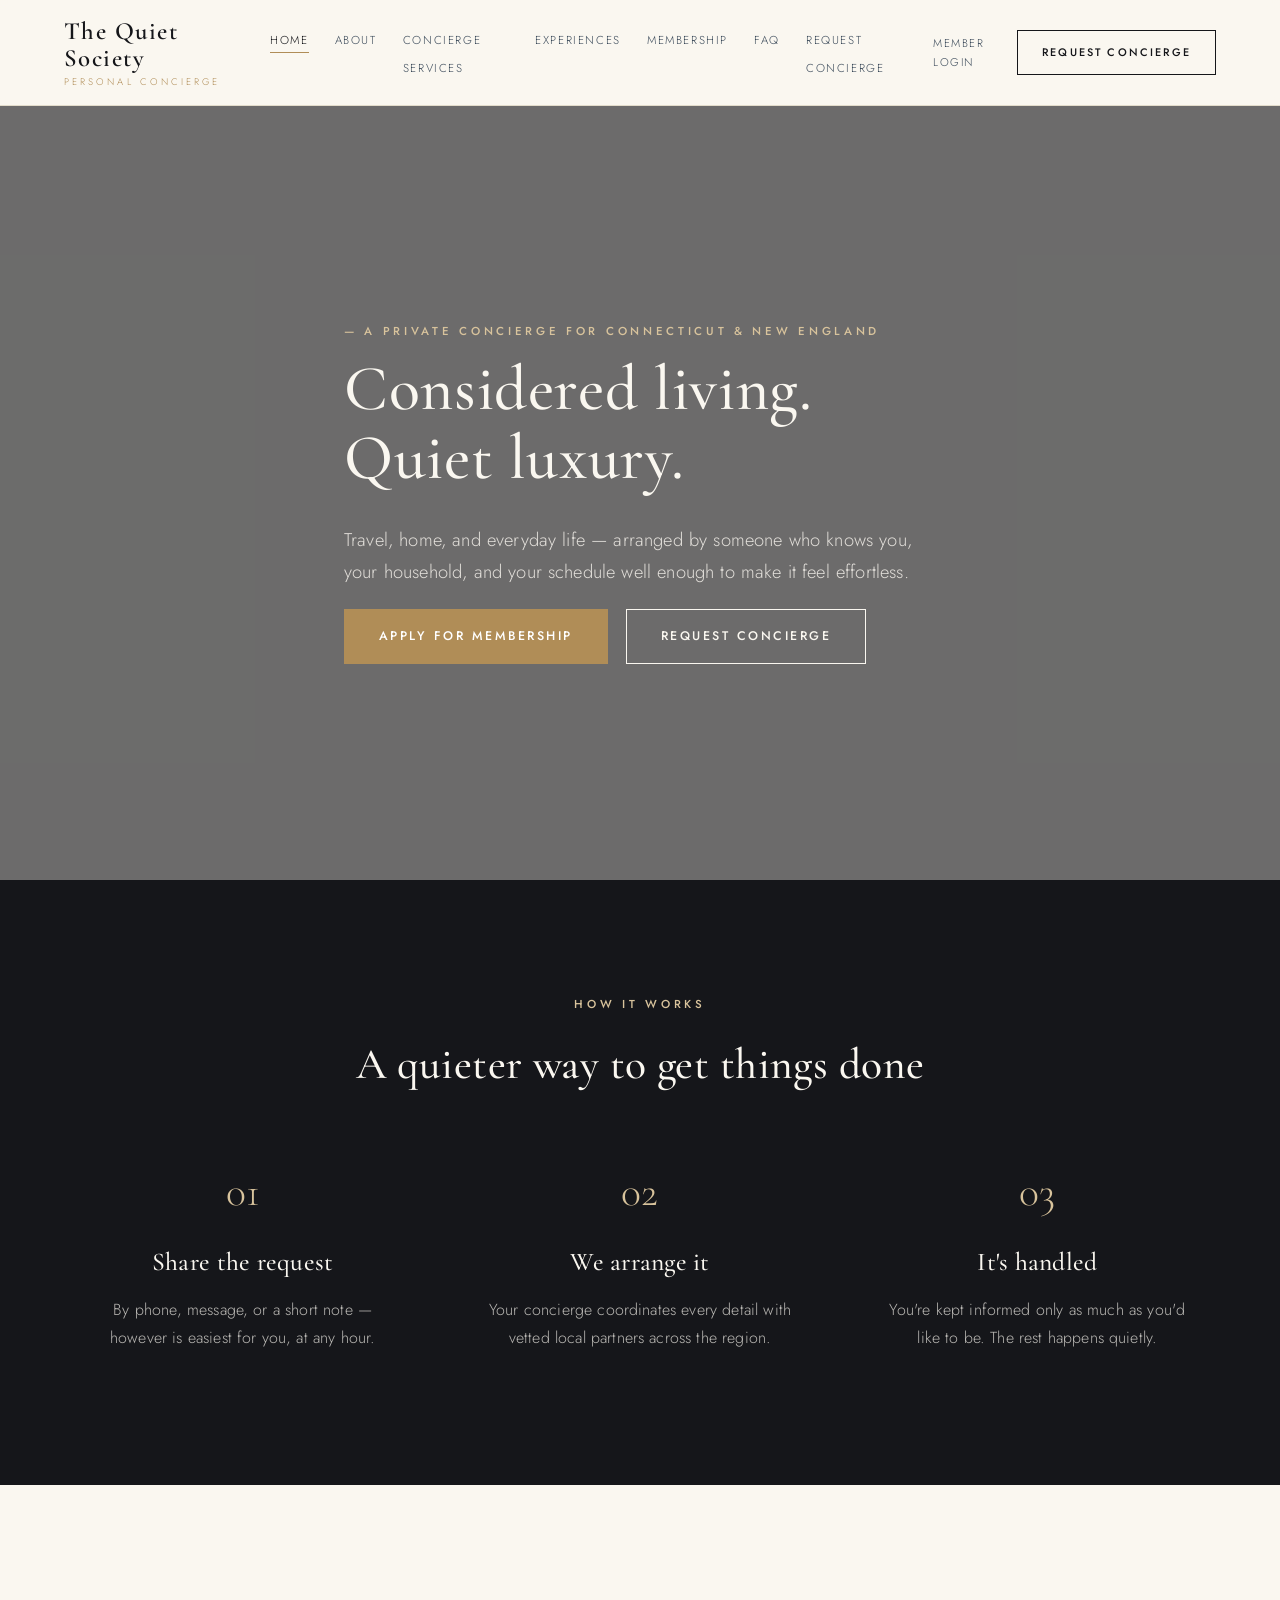
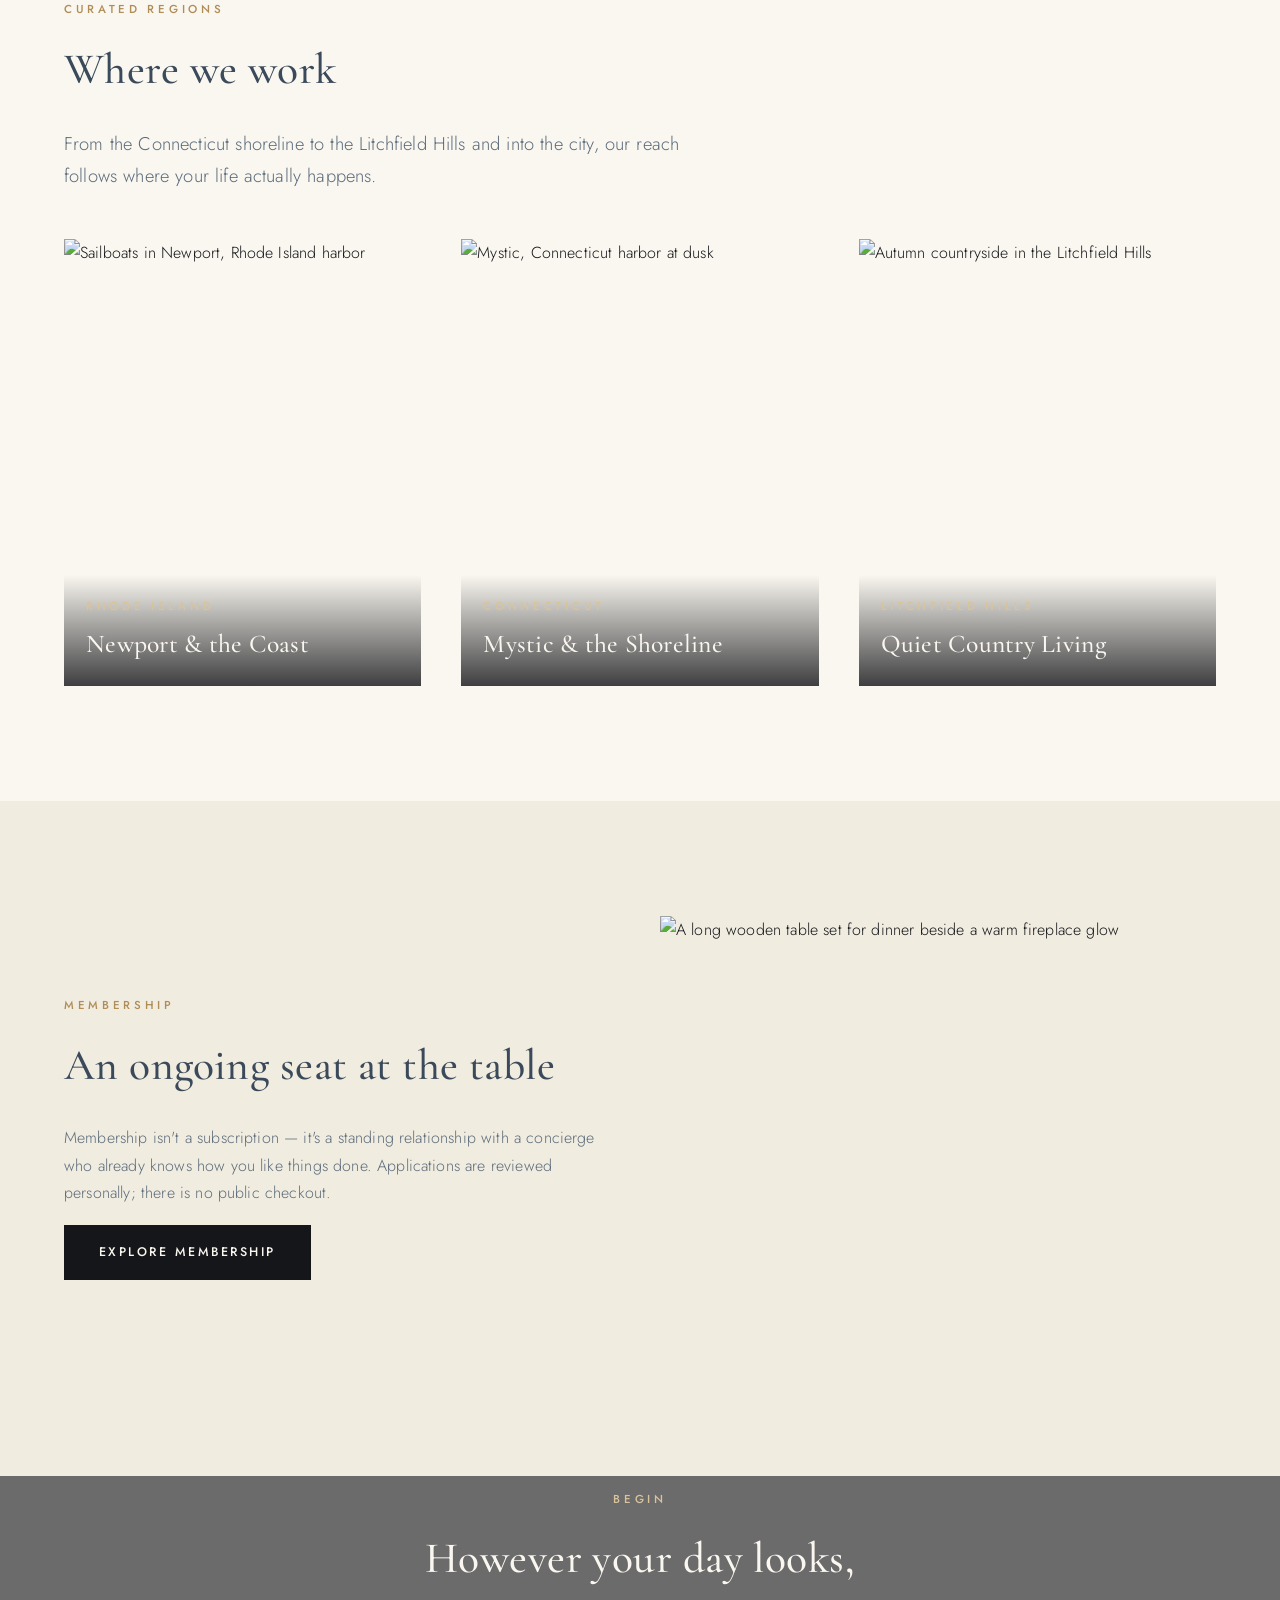
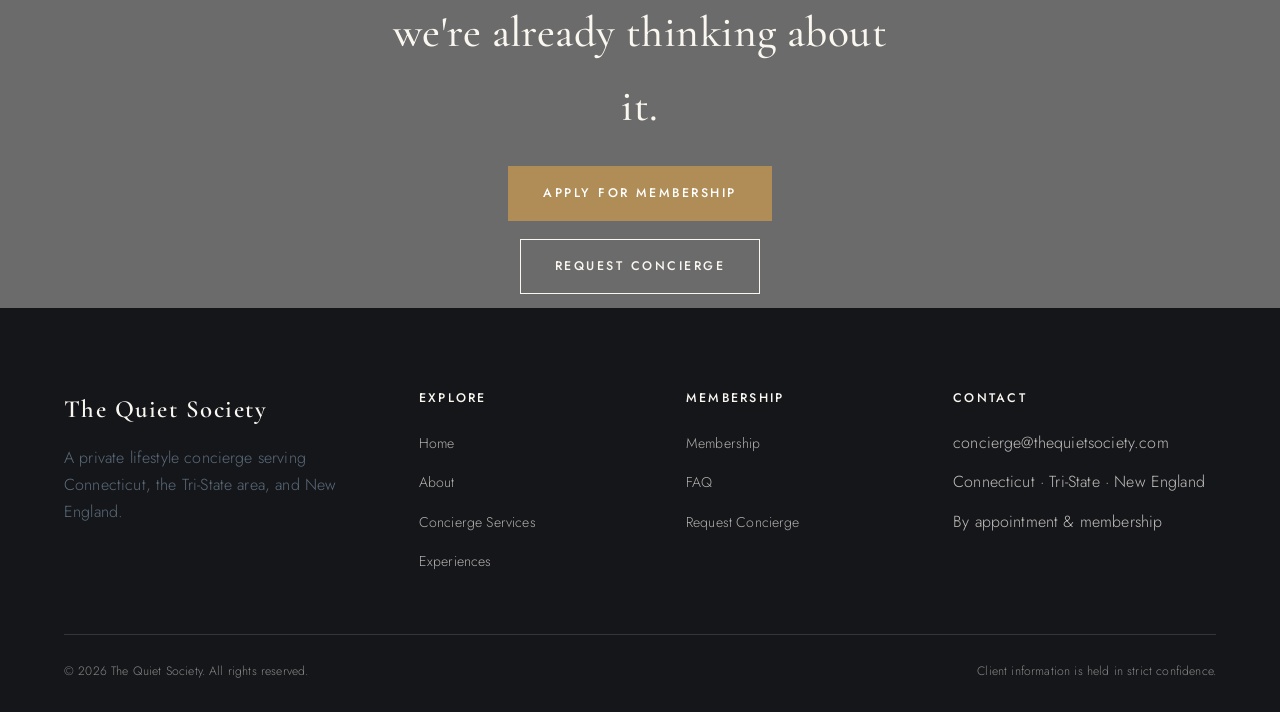
==== index.html @ d5405774 "Initial site build: 7-page luxury concierge site with New England hero, apply-for-membership flow" ====
<!DOCTYPE html>
<html lang="en">
<head>
<meta charset="UTF-8">
<meta name="viewport" content="width=device-width, initial-scale=1.0">
<title>The Quiet Society — Private Concierge for Connecticut &amp; New England</title>
<meta name="description" content="A private lifestyle concierge serving Connecticut, the Tri-State area, and New England. Considered living, quietly arranged.">
<link rel="preconnect" href="https://fonts.googleapis.com">
<link rel="preconnect" href="https://fonts.gstatic.com" crossorigin>
<link href="https://fonts.googleapis.com/css2?family=Cormorant+Garamond:wght@400;500;600&family=Jost:wght@300;400;500;600&display=swap" rel="stylesheet">
<link rel="stylesheet" href="assets/css/style.css">
</head>
<body>

<header class="site-header">
  <div class="header-inner">
    <a href="index.html" class="brand">
      <span class="brand-name">The Quiet Society</span>
      <span class="brand-tagline">PERSONAL CONCIERGE</span>
    </a>
    <nav class="main-nav">
      <ul>
        <li><a href="index.html">Home</a></li>
        <li><a href="about.html">About</a></li>
        <li><a href="services.html">Concierge Services</a></li>
        <li><a href="experiences.html">Experiences</a></li>
        <li><a href="membership.html">Membership</a></li>
        <li><a href="faq.html">FAQ</a></li>
        <li><a href="request-concierge.html">Request Concierge</a></li>
      </ul>
    </nav>
    <div class="header-actions">
      <a href="member-login.html" class="member-login">Member Login</a>
      <a href="request-concierge.html" class="btn btn-outline">Request Concierge</a>
    </div>
    <button class="nav-toggle" aria-label="Menu"><span></span><span></span><span></span></button>
  </div>
</header>

<section class="hero" style="background:none;">
  <div class="hero-media" style="background-image:url('https://images.unsplash.com/photo-1762819202279-a1104fe476b8?w=1800&q=80&auto=format&fit=crop');"></div>
  <div class="hero-content">
    <span class="eyebrow on-dark">— A Private Concierge for Connecticut &amp; New England</span>
    <h1>Considered living.<br>Quiet luxury.</h1>
    <p class="lede">Travel, home, and everyday life — arranged by someone who knows you, your household, and your schedule well enough to make it feel effortless.</p>
    <div class="btn-row">
      <a href="membership.html" class="btn btn-gold">Apply for Membership</a>
      <a href="request-concierge.html" class="btn btn-outline on-dark">Request Concierge</a>
    </div>
  </div>
</section>

<section class="section dark">
  <div class="container">
    <span class="eyebrow on-dark center" style="display:block; text-align:center;">How It Works</span>
    <h2 class="center" style="max-width:600px;">A quieter way to get things done</h2>
    <div class="grid grid-3" style="margin-top:56px;">
      <div class="step">
        <div class="step-num">01</div>
        <h3>Share the request</h3>
        <p>By phone, message, or a short note — however is easiest for you, at any hour.</p>
      </div>
      <div class="step">
        <div class="step-num">02</div>
        <h3>We arrange it</h3>
        <p>Your concierge coordinates every detail with vetted local partners across the region.</p>
      </div>
      <div class="step">
        <div class="step-num">03</div>
        <h3>It's handled</h3>
        <p>You're kept informed only as much as you'd like to be. The rest happens quietly.</p>
      </div>
    </div>
  </div>
</section>

<section class="section">
  <div class="container">
    <span class="eyebrow">Curated Regions</span>
    <h2>Where we work</h2>
    <p class="lede">From the Connecticut shoreline to the Litchfield Hills and into the city, our reach follows where your life actually happens.</p>
    <div class="grid grid-3" style="margin-top:48px;">
      <a href="experiences.html" class="photo-card">
        <img src="https://images.unsplash.com/photo-1581135597020-693ff6cc0c47?w=900&q=80&auto=format&fit=crop" alt="Sailboats in Newport, Rhode Island harbor">
        <div class="tag"><span class="eyebrow on-dark">Rhode Island</span><h3>Newport &amp; the Coast</h3></div>
      </a>
      <a href="experiences.html" class="photo-card">
        <img src="https://images.unsplash.com/photo-1783821407034-ef4c83d3a597?w=900&q=80&auto=format&fit=crop" alt="Mystic, Connecticut harbor at dusk">
        <div class="tag"><span class="eyebrow on-dark">Connecticut</span><h3>Mystic &amp; the Shoreline</h3></div>
      </a>
      <a href="experiences.html" class="photo-card">
        <img src="https://images.unsplash.com/photo-1727718026625-8c2155a2734c?w=900&q=80&auto=format&fit=crop" alt="Autumn countryside in the Litchfield Hills">
        <div class="tag"><span class="eyebrow on-dark">Litchfield Hills</span><h3>Quiet Country Living</h3></div>
      </a>
    </div>
  </div>
</section>

<section class="section deep">
  <div class="container grid grid-2" style="align-items:center;">
    <div>
      <span class="eyebrow">Membership</span>
      <h2>An ongoing seat at the table</h2>
      <p>Membership isn't a subscription — it's a standing relationship with a concierge who already knows how you like things done. Applications are reviewed personally; there is no public checkout.</p>
      <a href="membership.html" class="btn btn-primary">Explore Membership</a>
    </div>
    <div class="photo-card" style="aspect-ratio:5/4;">
      <img src="https://images.unsplash.com/photo-1688043364470-4235b111b8b8?w=900&q=80&auto=format&fit=crop" alt="A long wooden table set for dinner beside a warm fireplace glow">
    </div>
  </div>
</section>

<section class="hero small" style="background:none;">
  <div class="hero-media" style="background-image:url('https://images.unsplash.com/photo-1735521584858-ef84698a2959?w=1800&q=80&auto=format&fit=crop');"></div>
  <div class="hero-content center" style="max-width:640px;">
    <span class="eyebrow on-dark">Begin</span>
    <h2 style="color:var(--paper);">However your day looks, we're already thinking about it.</h2>
    <div class="btn-row" style="justify-content:center;">
      <a href="membership.html" class="btn btn-gold">Apply for Membership</a>
      <a href="request-concierge.html" class="btn btn-outline on-dark">Request Concierge</a>
    </div>
  </div>
</section>

<footer class="site-footer">
  <div class="container">
    <div class="footer-grid">
      <div class="footer-brand">
        <span class="brand-name">The Quiet Society</span>
        <p style="margin-top:14px; max-width:280px;">A private lifestyle concierge serving Connecticut, the Tri-State area, and New England.</p>
      </div>
      <div>
        <h4>Explore</h4>
        <ul>
          <li><a href="index.html">Home</a></li>
          <li><a href="about.html">About</a></li>
          <li><a href="services.html">Concierge Services</a></li>
          <li><a href="experiences.html">Experiences</a></li>
        </ul>
      </div>
      <div>
        <h4>Membership</h4>
        <ul>
          <li><a href="membership.html">Membership</a></li>
          <li><a href="faq.html">FAQ</a></li>
          <li><a href="request-concierge.html">Request Concierge</a></li>
        </ul>
      </div>
      <div>
        <h4>Contact</h4>
        <ul>
          <li>concierge@thequietsociety.com</li>
          <li>Connecticut · Tri-State · New England</li>
          <li>By appointment &amp; membership</li>
        </ul>
      </div>
    </div>
    <div class="footer-bottom">
      <span>© 2026 The Quiet Society. All rights reserved.</span>
      <span>Client information is held in strict confidence.</span>
    </div>
  </div>
</footer>

<script src="assets/js/main.js"></script>
</body>
</html>
---- assets/css/style.css ----
/* =========================================================
   THE QUIET SOCIETY — Design System
   Luxury, editorial, Van Cleef & Arpels-inspired restraint.
   Headings: Cormorant Garamond | Body/Nav: Jost
   ========================================================= */

:root{
  --ink:        #15161A;   /* near-black, used for overlays & dark sections */
  --ink-soft:   #2A2C33;
  --paper:      #FAF7F0;   /* warm ivory background */
  --paper-deep: #F1ECE0;   /* slightly deeper ivory for alternating sections */
  --slate:      #3B4A5A;   /* muted navy-slate for headings on light bg */
  --slate-soft: #5B6B7A;
  --gold:       #B08D57;   /* brass/gold accent */
  --gold-soft:  #D8C39C;
  --line:       #E3DCCB;   /* hairline dividers */
  --white:      #FFFFFF;
  --overlay-dark: rgba(21,22,26,0.62);

  --font-display: 'Cormorant Garamond', 'Times New Roman', serif;
  --font-body: 'Jost', 'Helvetica Neue', Arial, sans-serif;

  --max-width: 1280px;
  --gutter: clamp(24px, 5vw, 96px);
}

*, *::before, *::after{ box-sizing: border-box; }

html{ scroll-behavior: smooth; }

body{
  margin:0;
  background: var(--paper);
  color: var(--ink);
  font-family: var(--font-body);
  font-weight: 300;
  font-size: 16px;
  line-height: 1.7;
  letter-spacing: 0.01em;
  -webkit-font-smoothing: antialiased;
}

img{ max-width:100%; display:block; }
a{ color: inherit; text-decoration: none; }

h1,h2,h3,h4{
  font-family: var(--font-display);
  font-weight: 500;
  color: var(--slate);
  letter-spacing: 0.01em;
  margin: 0 0 0.5em;
}

h1{ font-size: clamp(2.6rem, 5vw, 4.4rem); line-height: 1.08; font-weight: 500; }
h2{ font-size: clamp(2rem, 3.4vw, 3rem); }
h3{ font-size: clamp(1.4rem, 2vw, 1.8rem); }

.eyebrow{
  display:block;
  font-family: var(--font-body);
  font-size: 0.72rem;
  letter-spacing: 0.32em;
  text-transform: uppercase;
  color: var(--gold);
  margin-bottom: 1.1em;
  font-weight: 500;
}

.eyebrow.on-dark{ color: var(--gold-soft); }

p{ margin: 0 0 1.2em; color: var(--slate-soft); }

.lede{
  font-size: 1.15rem;
  max-width: 640px;
}

.container{
  max-width: var(--max-width);
  margin: 0 auto;
  padding: 0 var(--gutter);
}

.section{ padding: clamp(64px, 9vw, 128px) 0; }
.section.tight{ padding: clamp(40px, 6vw, 80px) 0; }
.section.dark{ background: var(--ink); color: var(--paper); }
.section.dark h1, .section.dark h2, .section.dark h3{ color: var(--paper); }
.section.dark p{ color: rgba(250,247,240,0.72); }
.section.deep{ background: var(--paper-deep); }

.center{ text-align:center; margin-left:auto; margin-right:auto; }

/* ---------- Buttons ---------- */
.btn{
  display:inline-flex;
  align-items:center;
  justify-content:center;
  gap: 10px;
  padding: 16px 34px;
  font-family: var(--font-body);
  font-size: 0.78rem;
  letter-spacing: 0.2em;
  text-transform: uppercase;
  font-weight: 500;
  border: 1px solid transparent;
  cursor: pointer;
  transition: all 0.35s ease;
  white-space: nowrap;
}
.btn-primary{ background: var(--ink); color: var(--paper); border-color: var(--ink); }
.btn-primary:hover{ background: transparent; color: var(--ink); }
.btn-outline{ background: transparent; color: var(--ink); border-color: var(--ink); }
.btn-outline:hover{ background: var(--ink); color: var(--paper); }
.btn-outline.on-dark{ color: var(--paper); border-color: var(--paper); }
.btn-outline.on-dark:hover{ background: var(--paper); color: var(--ink); }
.btn-gold{ background: var(--gold); color: var(--white); border-color: var(--gold); }
.btn-gold:hover{ background: transparent; color: var(--gold); }

.btn-row{ display:flex; gap:18px; flex-wrap:wrap; }

/* ---------- Header ---------- */
.site-header{
  position: sticky; top: 0; z-index: 500;
  background: rgba(250,247,240,0.94);
  backdrop-filter: blur(6px);
  border-bottom: 1px solid var(--line);
}
.header-inner{
  max-width: var(--max-width);
  margin: 0 auto;
  padding: 18px var(--gutter);
  display:flex; align-items:center; justify-content:space-between;
  gap: 24px;
}
.brand{ display:flex; flex-direction:column; line-height:1.1; }
.brand-name{
  font-family: var(--font-display);
  font-size: 1.55rem;
  letter-spacing: 0.06em;
  color: var(--ink);
  font-weight: 600;
}
.brand-tagline{
  font-family: var(--font-body);
  font-size: 0.6rem;
  letter-spacing: 0.32em;
  color: var(--gold);
  margin-top: 4px;
}
.main-nav{ display:flex; align-items:center; gap: 30px; }
.main-nav ul{ list-style:none; display:flex; gap:26px; margin:0; padding:0; }
.main-nav a{
  font-size: 0.72rem;
  letter-spacing: 0.14em;
  text-transform: uppercase;
  color: var(--slate);
  padding-bottom: 4px;
  border-bottom: 1px solid transparent;
  transition: border-color 0.25s ease, color 0.25s ease;
}
.main-nav a:hover, .main-nav a.active{ color: var(--ink); border-color: var(--gold); }
.header-actions{ display:flex; align-items:center; gap:20px; }
.member-login{
  font-size: 0.7rem;
  letter-spacing: 0.14em;
  text-transform: uppercase;
  color: var(--slate);
}
.header-actions .btn{ padding: 12px 24px; font-size: 0.68rem; }
.nav-toggle{
  display:none;
  background:none; border:none; cursor:pointer;
  flex-direction:column; gap:5px; padding:6px;
}
.nav-toggle span{ width:24px; height:1px; background: var(--ink); display:block; }

/* ---------- Hero ---------- */
.hero{
  position: relative;
  min-height: 86vh;
  display:flex;
  align-items:center;
  color: var(--paper);
  overflow:hidden;
}
.hero-media{
  position:absolute; inset:0;
  background-size: cover;
  background-position: center;
}
.hero-media::after{
  content:"";
  position:absolute; inset:0;
  background: var(--overlay-dark);
}
.hero-content{
  position:relative; z-index:2;
  max-width: 720px;
  padding: 0 var(--gutter);
  margin: 0 auto;
  width:100%;
}
.hero h1{ color: var(--paper); }
.hero p{ color: rgba(250,247,240,0.82); }
.hero.small{ min-height: 48vh; }

/* ---------- Cards / Grids ---------- */
.grid{ display:grid; gap: 40px; }
.grid-2{ grid-template-columns: repeat(2, 1fr); }
.grid-3{ grid-template-columns: repeat(3, 1fr); }
.grid-4{ grid-template-columns: repeat(4, 1fr); }

.card{
  background: var(--white);
  border: 1px solid var(--line);
}
.card-body{ padding: 32px; }

.photo-card{ position:relative; overflow:hidden; aspect-ratio: 4/5; }
.photo-card img{ width:100%; height:100%; object-fit:cover; transition: transform 0.6s ease; }
.photo-card:hover img{ transform: scale(1.06); }
.photo-card .tag{
  position:absolute; left:0; right:0; bottom:0;
  padding: 22px 22px 20px;
  background: linear-gradient(to top, rgba(21,22,26,0.82), transparent);
  color: var(--paper);
}
.photo-card .tag .eyebrow{ margin-bottom:6px; }
.photo-card .tag h3{ color: var(--paper); margin:0; }

.step{ text-align:center; padding: 0 20px; }
.step-num{
  font-family: var(--font-display);
  font-size: 2.6rem;
  color: var(--gold-soft);
  margin-bottom: 12px;
}

.divider{ height:1px; background: var(--line); border:none; margin: 0; }

/* ---------- Forms ---------- */
.form-grid{ display:grid; grid-template-columns: 1fr 1fr; gap: 22px; }
.field{ display:flex; flex-direction:column; gap:8px; }
.field.full{ grid-column: 1 / -1; }
.field label{
  font-size: 0.7rem; letter-spacing:0.14em; text-transform:uppercase; color: var(--slate);
}
.field input, .field select, .field textarea{
  font-family: var(--font-body);
  font-size: 0.95rem;
  padding: 14px 16px;
  border: 1px solid var(--line);
  background: var(--white);
  color: var(--ink);
}
.field textarea{ resize: vertical; min-height: 130px; }
.field input:focus, .field select:focus, .field textarea:focus{
  outline: none; border-color: var(--gold);
}
.checkbox-field{ display:flex; align-items:flex-start; gap:10px; grid-column: 1/-1; }
.checkbox-field input{ margin-top:4px; }
.checkbox-field label{ font-size: 0.82rem; color: var(--slate-soft); text-transform:none; letter-spacing:0; }
.form-note{ font-size: 0.82rem; color: var(--slate-soft); margin-top: 18px; }
.form-success{
  display:none;
  padding: 18px 22px;
  border: 1px solid var(--gold);
  background: rgba(176,141,87,0.08);
  color: var(--slate);
  margin-top: 24px;
  font-size: 0.9rem;
}

/* ---------- FAQ Accordion ---------- */
.faq-item{ border-bottom: 1px solid var(--line); }
.faq-q{
  width:100%; text-align:left; background:none; border:none; cursor:pointer;
  padding: 26px 0; display:flex; align-items:center; justify-content:space-between;
  font-family: var(--font-display); font-size: 1.25rem; color: var(--slate);
}
.faq-q .icon{ font-family: var(--font-body); font-size:1.4rem; color: var(--gold); transition: transform 0.3s ease; }
.faq-item.open .faq-q .icon{ transform: rotate(45deg); }
.faq-a{ max-height:0; overflow:hidden; transition: max-height 0.35s ease; }
.faq-a p{ padding: 0 0 26px; max-width:720px; }

/* ---------- Membership Tiers ---------- */
.tier-card{ padding: 44px 34px; border: 1px solid var(--line); background: var(--white); display:flex; flex-direction:column; }
.tier-card.featured{ border-color: var(--gold); box-shadow: 0 20px 50px rgba(21,22,26,0.08); }
.tier-name{ font-family:var(--font-display); font-size:1.5rem; color: var(--slate); }
.tier-fit{ font-size:0.78rem; color: var(--slate-soft); text-transform:uppercase; letter-spacing:0.1em; margin-bottom:20px; }
.tier-list{ list-style:none; padding:0; margin:0 0 28px; flex:1; }
.tier-list li{ padding: 10px 0; border-top: 1px solid var(--line); font-size:0.92rem; color: var(--slate-soft); }
.tier-list li:first-child{ border-top:none; }

/* ---------- Footer ---------- */
.site-footer{ background: var(--ink); color: rgba(250,247,240,0.75); padding: 80px 0 30px; }
.footer-grid{ display:grid; grid-template-columns: 1.4fr 1fr 1fr 1.2fr; gap: 48px; margin-bottom: 60px; }
.footer-brand .brand-name{ color: var(--paper); }
.footer-grid h4{ color: var(--paper); font-size:0.78rem; letter-spacing:0.18em; text-transform:uppercase; font-family: var(--font-body); margin-bottom: 20px; }
.footer-grid ul{ list-style:none; padding:0; margin:0; display:flex; flex-direction:column; gap:12px; }
.footer-grid a{ font-size:0.88rem; color: rgba(250,247,240,0.68); }
.footer-grid a:hover{ color: var(--gold-soft); }
.footer-bottom{
  border-top: 1px solid rgba(250,247,240,0.14);
  padding-top: 26px;
  display:flex; justify-content:space-between; flex-wrap:wrap; gap:12px;
  font-size: 0.76rem; color: rgba(250,247,240,0.5);
}

/* ---------- Responsive ---------- */
@media (max-width: 980px){
  .main-nav ul{ display:none; }
  .nav-toggle{ display:flex; }
  .grid-3{ grid-template-columns: 1fr 1fr; }
  .grid-4{ grid-template-columns: 1fr 1fr; }
  .footer-grid{ grid-template-columns: 1fr 1fr; }
}
@media (max-width: 640px){
  .grid-2, .grid-3, .grid-4{ grid-template-columns: 1fr; }
  .form-grid{ grid-template-columns: 1fr; }
  .footer-grid{ grid-template-columns: 1fr; }
  .header-actions .member-login{ display:none; }
}
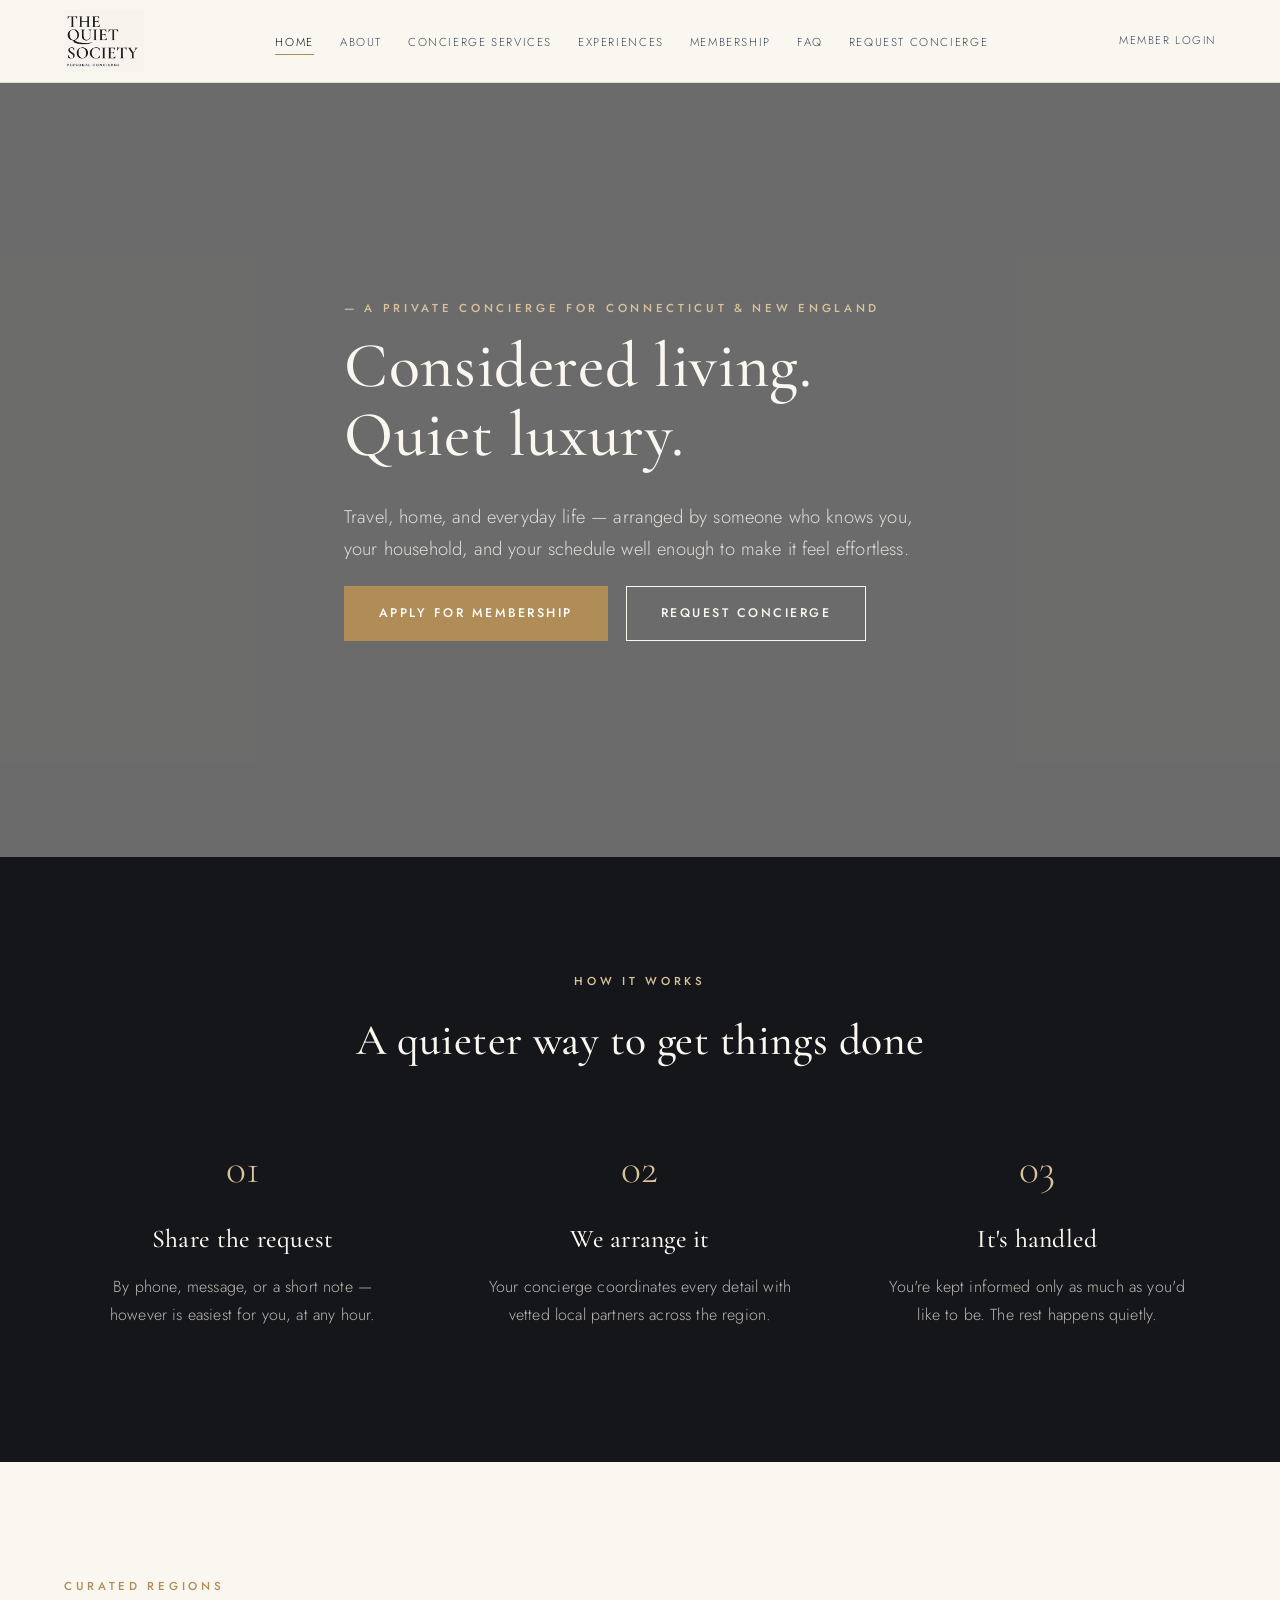
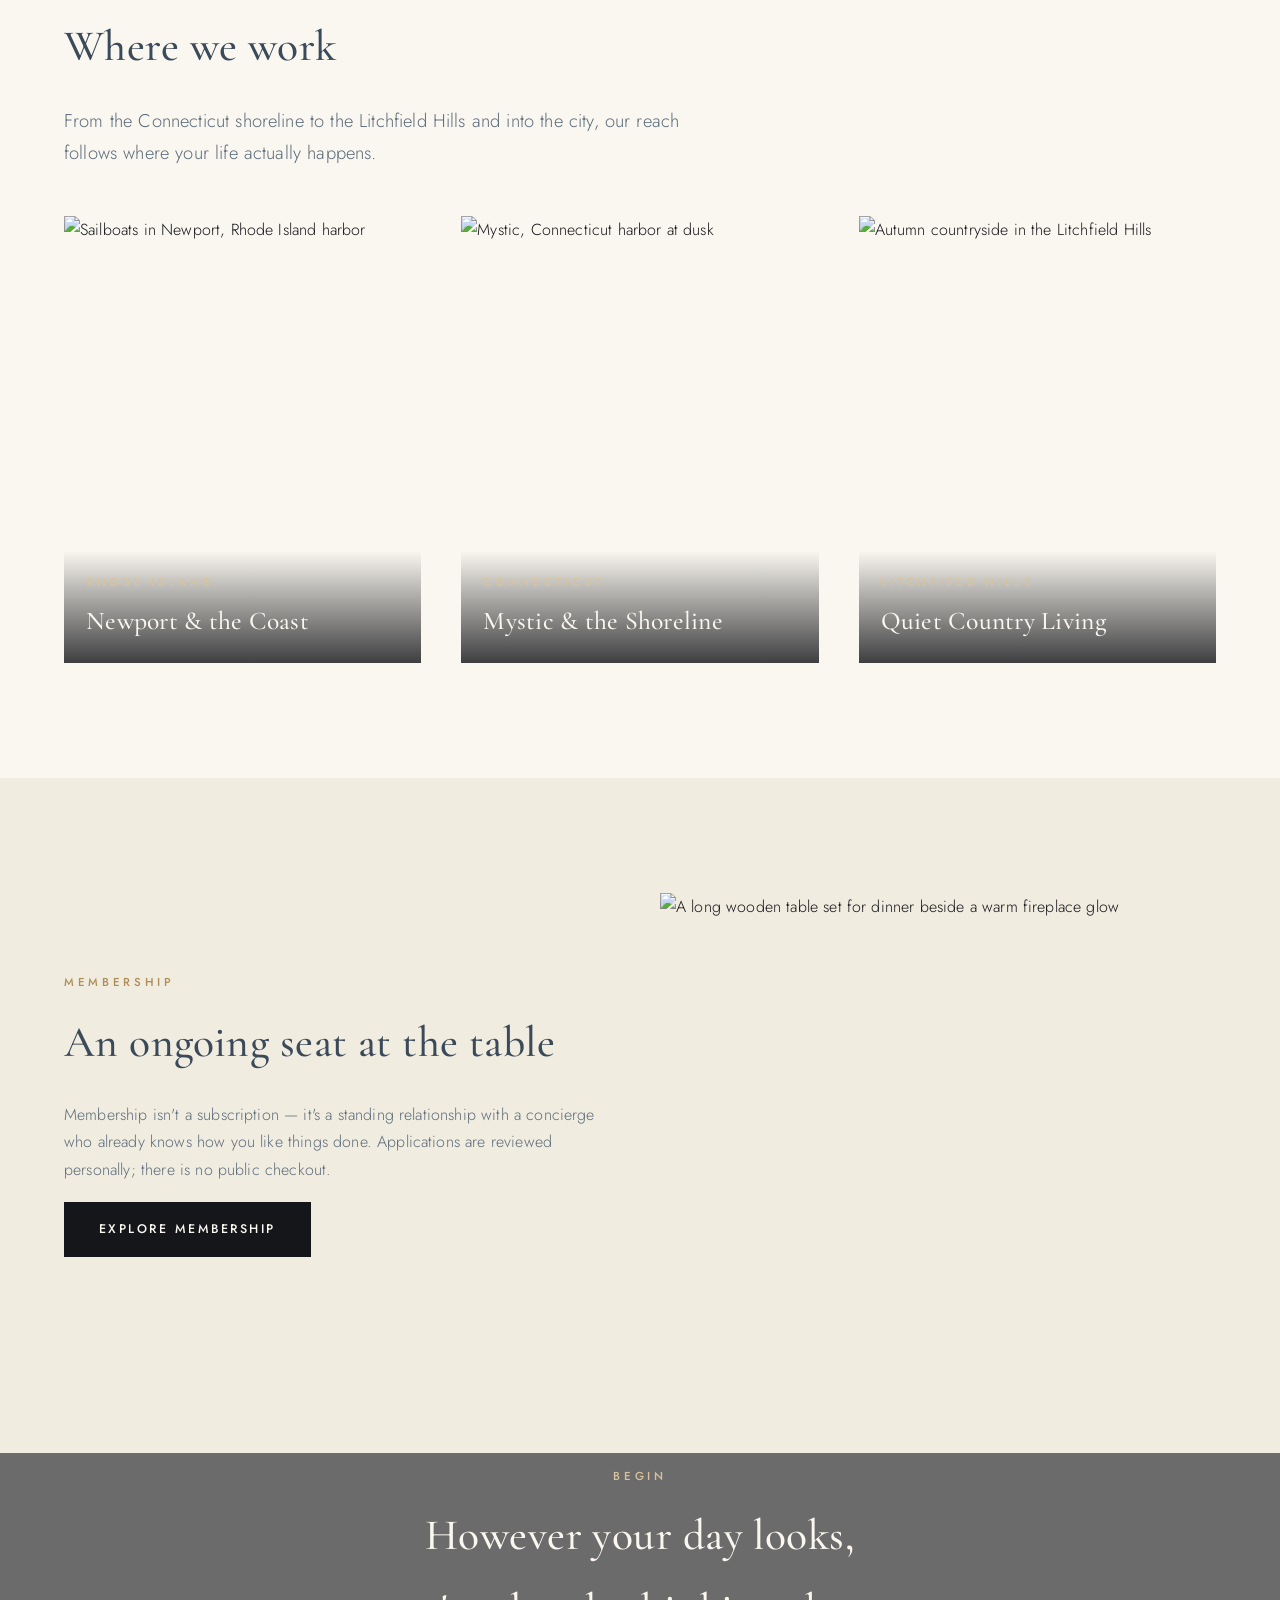
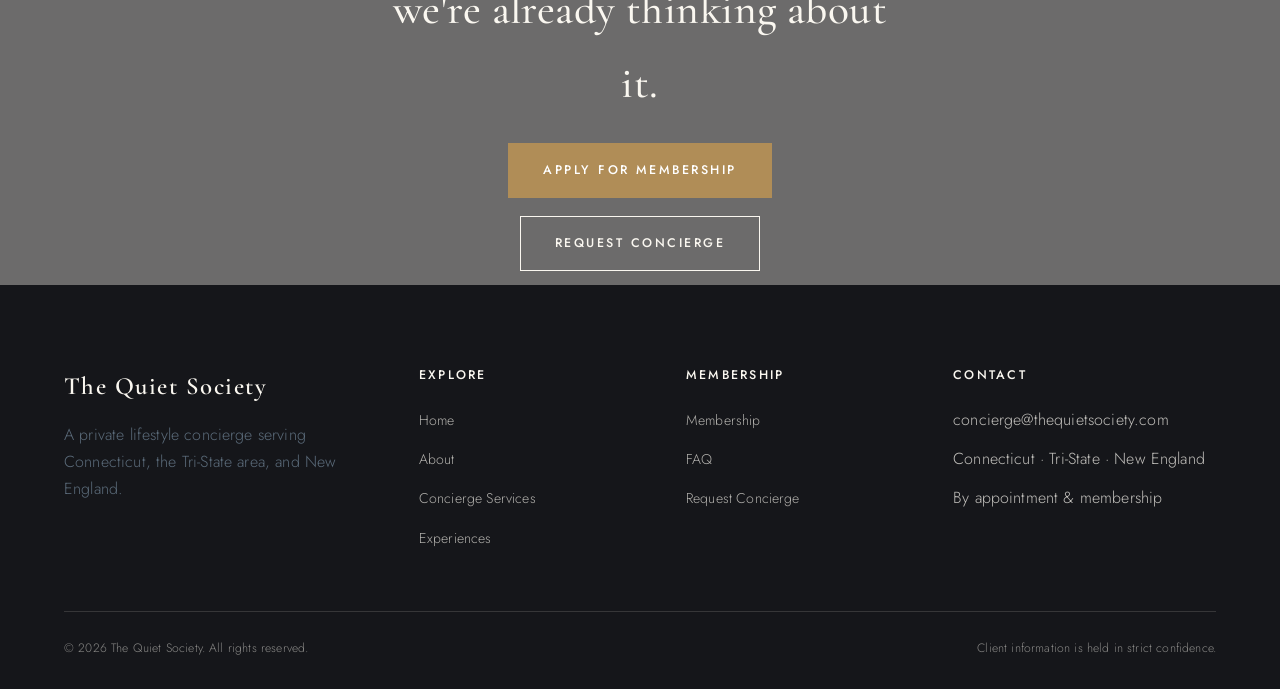
==== commit 3816920d: "Swap in real logo, remove header CTA button" ====
--- a/index.html
+++ b/index.html
@@ -15,8 +15,7 @@
 <header class="site-header">
   <div class="header-inner">
     <a href="index.html" class="brand">
-      <span class="brand-name">The Quiet Society</span>
-      <span class="brand-tagline">PERSONAL CONCIERGE</span>
+      <img src="assets/img/quiet-society-logo.png" alt="The Quiet Society — Personal Concierge" class="brand-logo">
     </a>
     <nav class="main-nav">
       <ul>
@@ -31,7 +30,6 @@
     </nav>
     <div class="header-actions">
       <a href="member-login.html" class="member-login">Member Login</a>
-      <a href="request-concierge.html" class="btn btn-outline">Request Concierge</a>
     </div>
     <button class="nav-toggle" aria-label="Menu"><span></span><span></span><span></span></button>
   </div>
--- a/assets/css/style.css
+++ b/assets/css/style.css
@@ -128,11 +128,12 @@
 .header-inner{
   max-width: var(--max-width);
   margin: 0 auto;
-  padding: 18px var(--gutter);
+  padding: 10px var(--gutter);
   display:flex; align-items:center; justify-content:space-between;
   gap: 24px;
 }
-.brand{ display:flex; flex-direction:column; line-height:1.1; }
+.brand{ display:flex; align-items:center; }
+.brand-logo{ height: 62px; width:auto; display:block; }
 .brand-name{
   font-family: var(--font-display);
   font-size: 1.55rem;
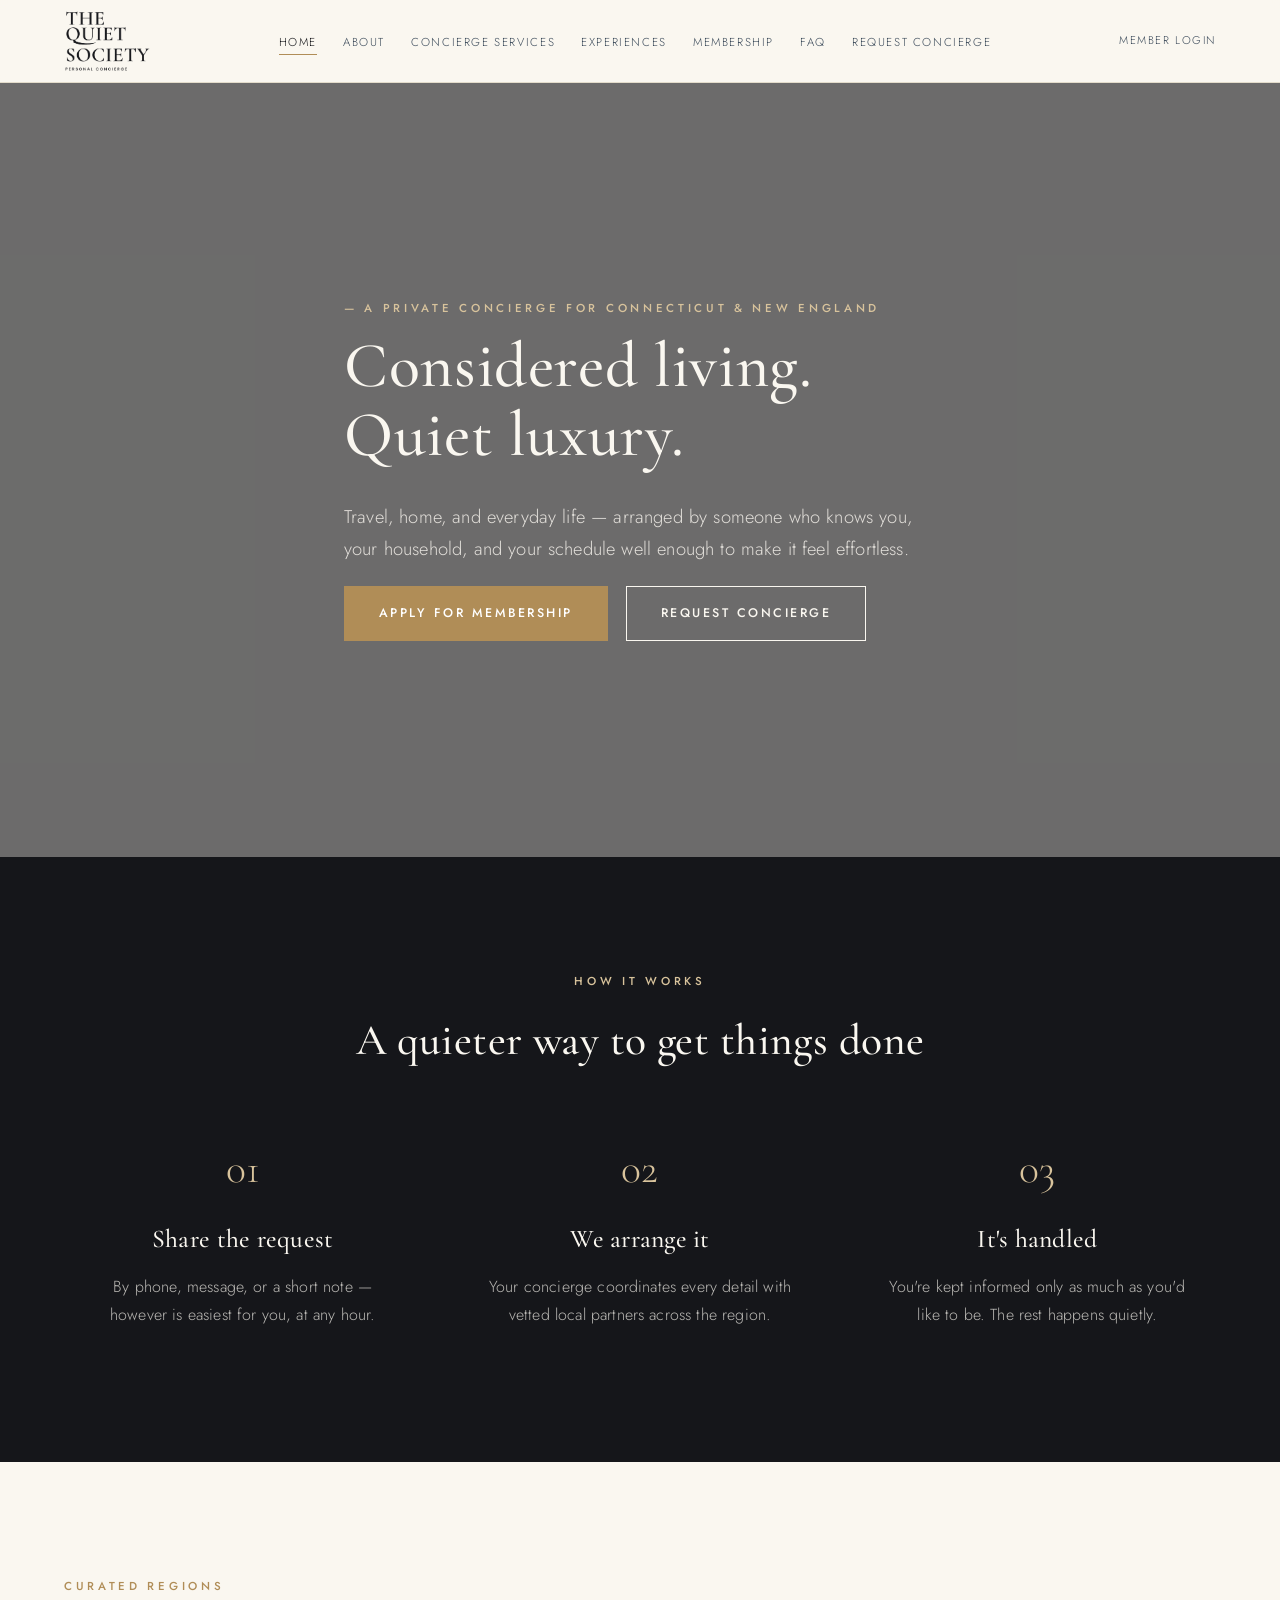
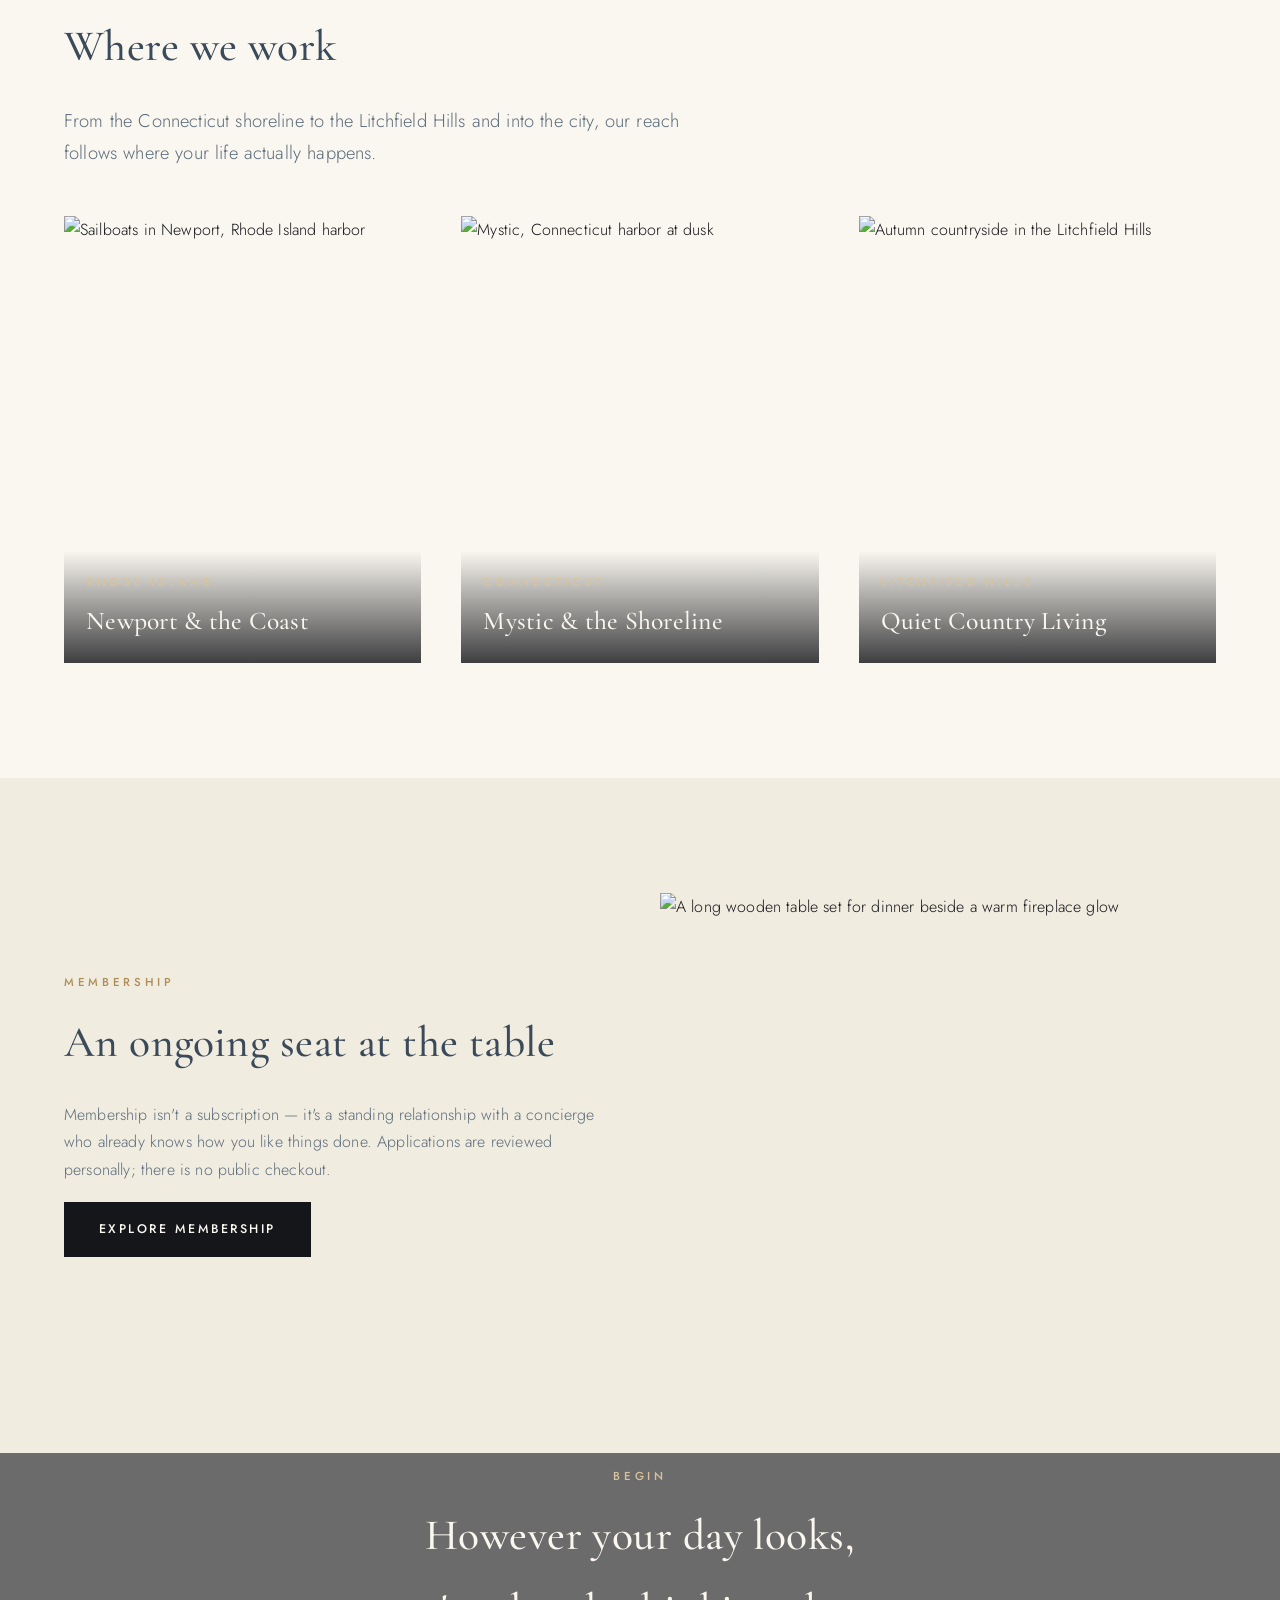
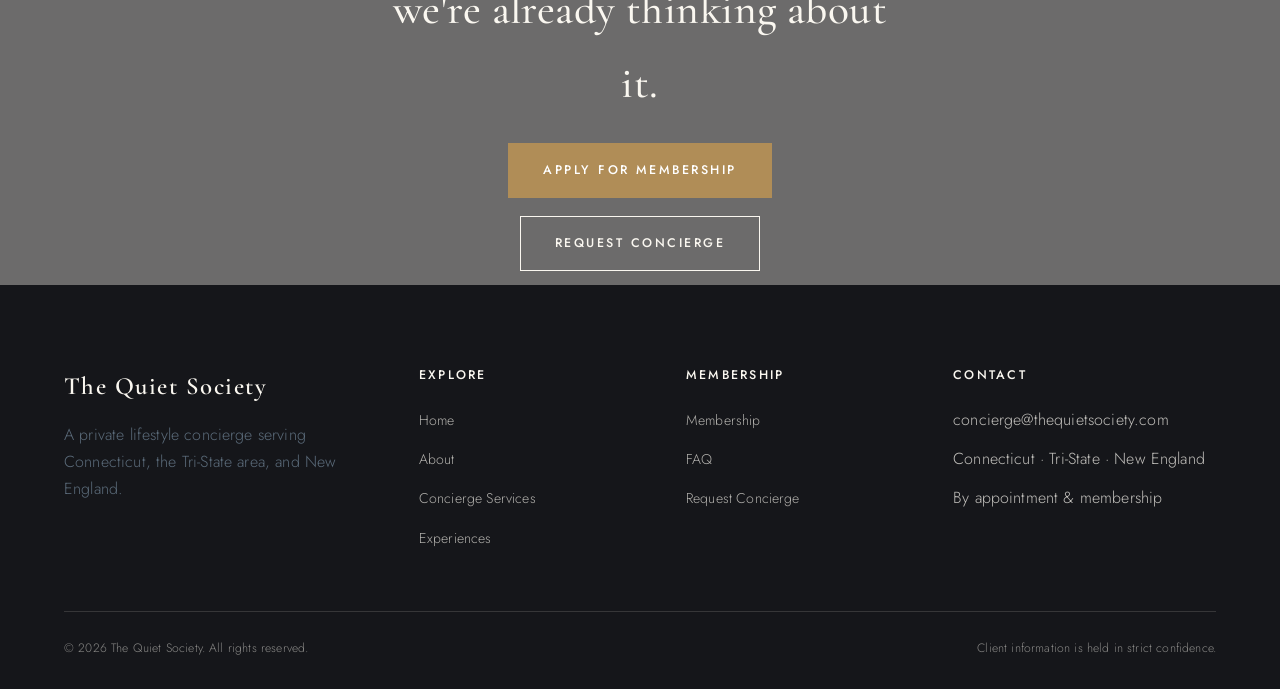
==== commit f49c8549: "Use cropped transparent logo across all pages" ====
--- a/index.html
+++ b/index.html
@@ -15,7 +15,7 @@
 <header class="site-header">
   <div class="header-inner">
     <a href="index.html" class="brand">
-      <img src="assets/img/quiet-society-logo.png" alt="The Quiet Society — Personal Concierge" class="brand-logo">
+      <img src="assets/img/quiet-society-logo-transparent.png" alt="The Quiet Society — Personal Concierge" class="brand-logo">
     </a>
     <nav class="main-nav">
       <ul>
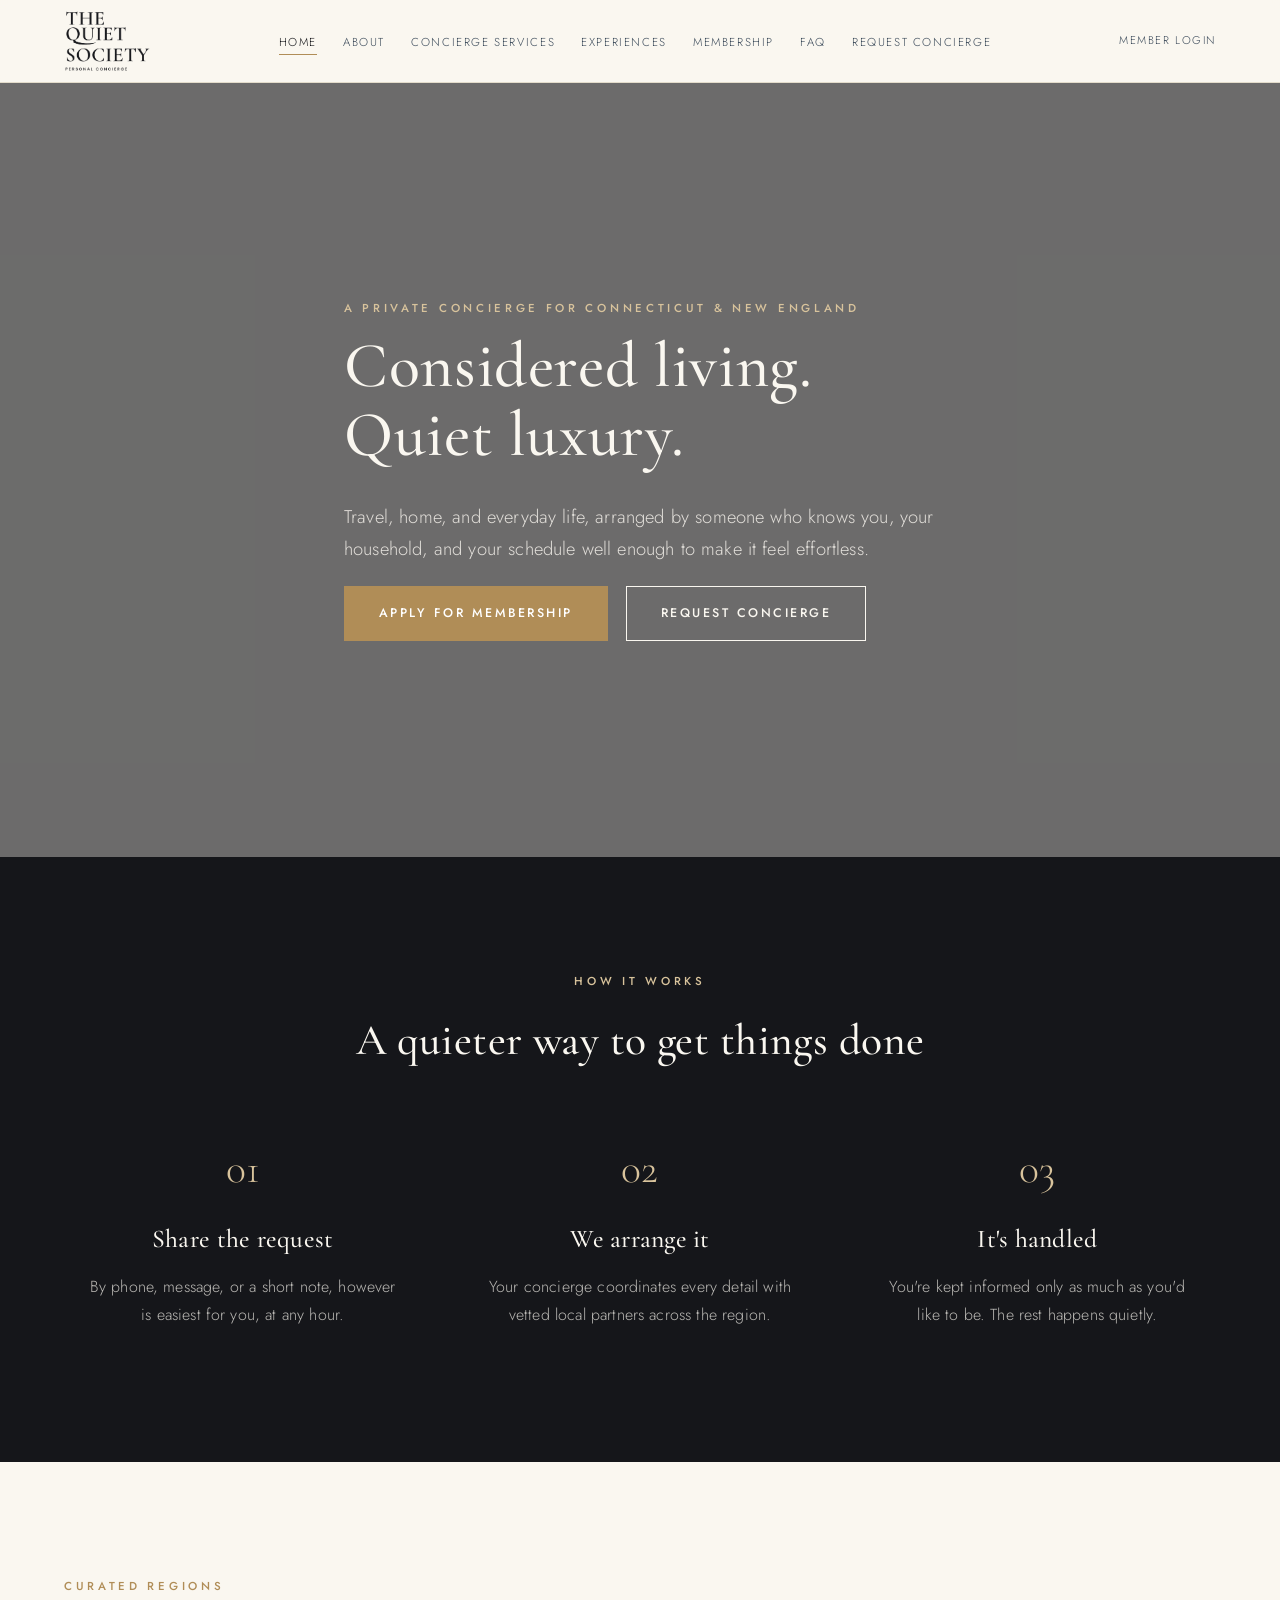
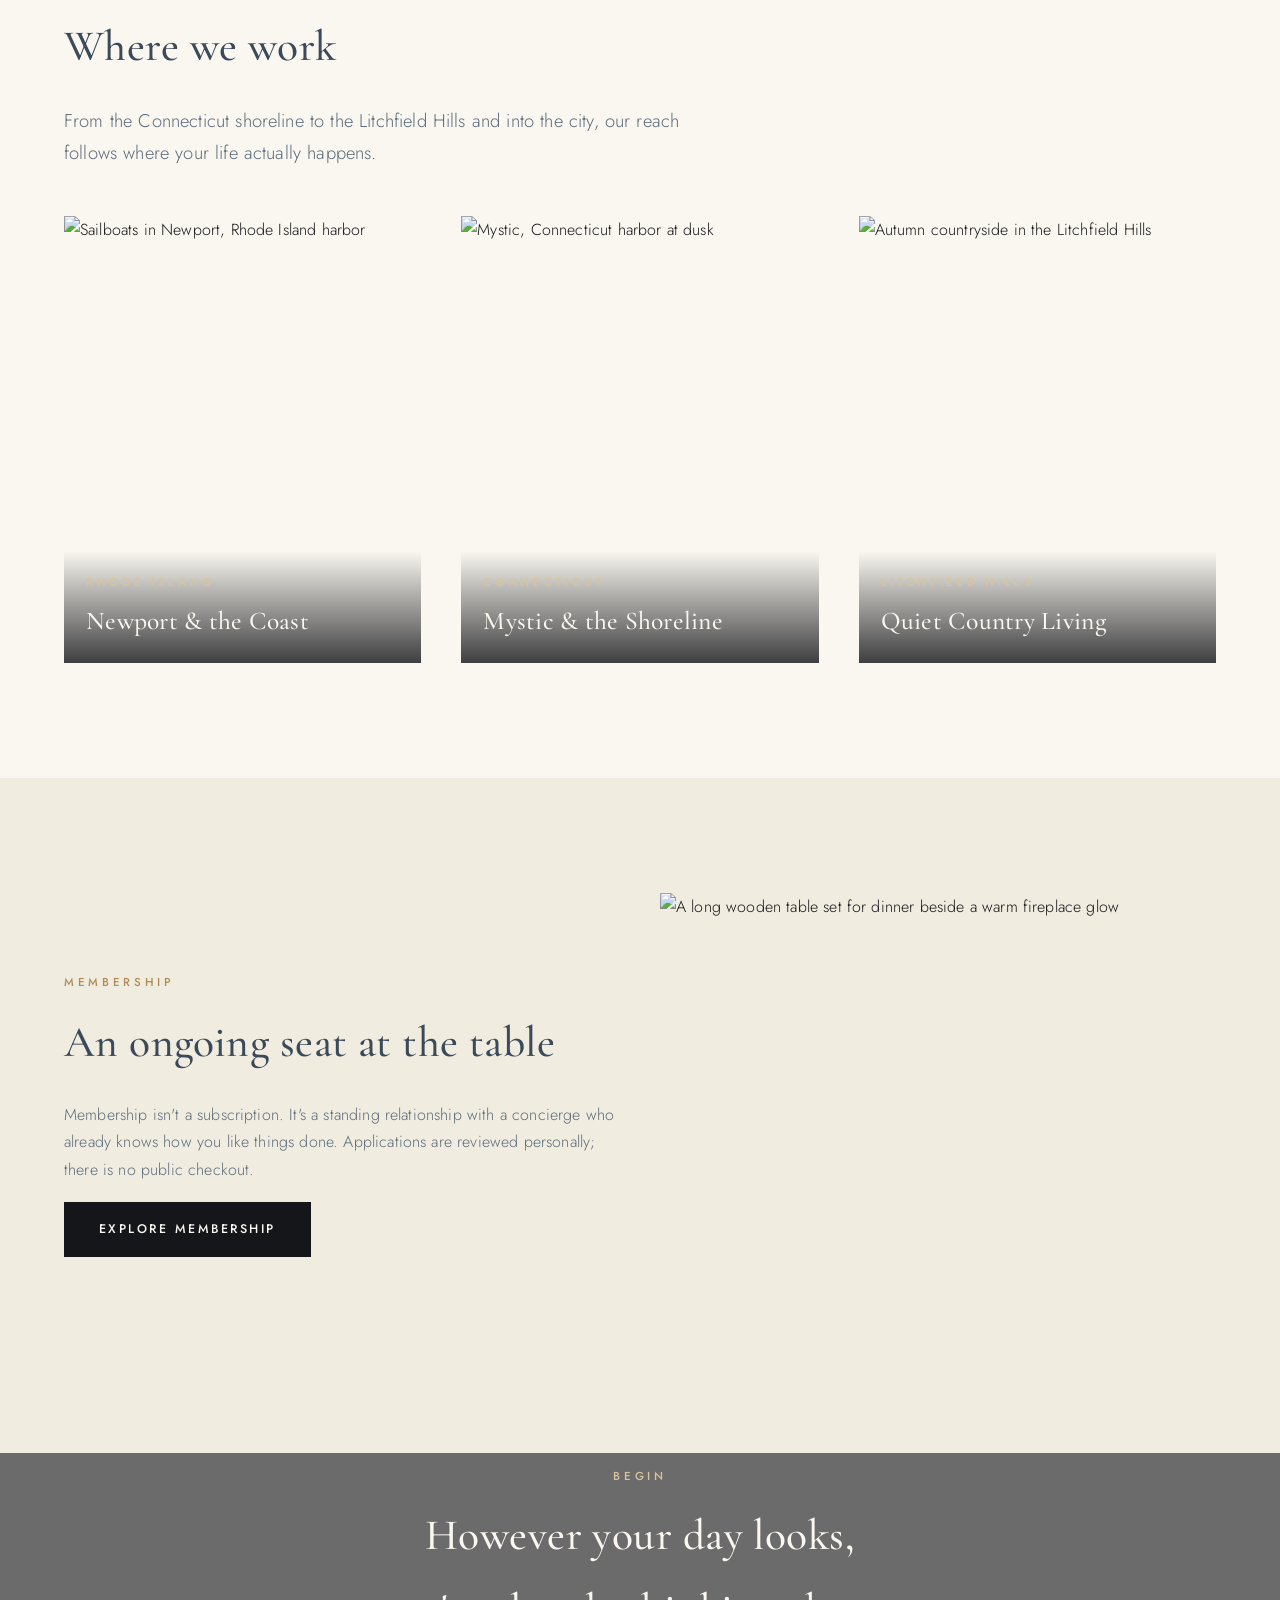
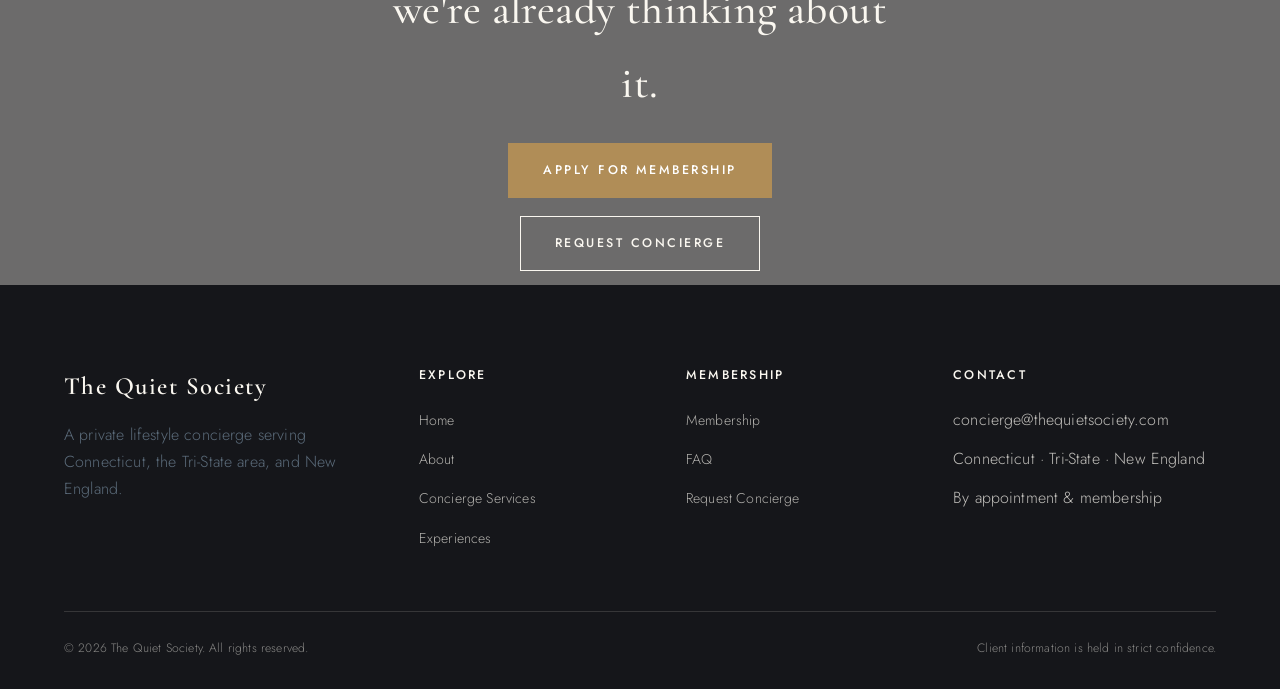
==== commit 5fa8f01d: "Clean up copy: remove em dashes, keep grammar and tone" ====
--- a/index.html
+++ b/index.html
@@ -3,7 +3,7 @@
 <head>
 <meta charset="UTF-8">
 <meta name="viewport" content="width=device-width, initial-scale=1.0">
-<title>The Quiet Society — Private Concierge for Connecticut &amp; New England</title>
+<title>The Quiet Society: Private Concierge for Connecticut &amp; New England</title>
 <meta name="description" content="A private lifestyle concierge serving Connecticut, the Tri-State area, and New England. Considered living, quietly arranged.">
 <link rel="preconnect" href="https://fonts.googleapis.com">
 <link rel="preconnect" href="https://fonts.gstatic.com" crossorigin>
@@ -15,7 +15,7 @@
 <header class="site-header">
   <div class="header-inner">
     <a href="index.html" class="brand">
-      <img src="assets/img/quiet-society-logo-transparent.png" alt="The Quiet Society — Personal Concierge" class="brand-logo">
+      <img src="assets/img/quiet-society-logo-transparent.png" alt="The Quiet Society: Personal Concierge" class="brand-logo">
     </a>
     <nav class="main-nav">
       <ul>
@@ -38,9 +38,9 @@
 <section class="hero" style="background:none;">
   <div class="hero-media" style="background-image:url('https://images.unsplash.com/photo-1762819202279-a1104fe476b8?w=1800&q=80&auto=format&fit=crop');"></div>
   <div class="hero-content">
-    <span class="eyebrow on-dark">— A Private Concierge for Connecticut &amp; New England</span>
+    <span class="eyebrow on-dark">A Private Concierge for Connecticut &amp; New England</span>
     <h1>Considered living.<br>Quiet luxury.</h1>
-    <p class="lede">Travel, home, and everyday life — arranged by someone who knows you, your household, and your schedule well enough to make it feel effortless.</p>
+    <p class="lede">Travel, home, and everyday life, arranged by someone who knows you, your household, and your schedule well enough to make it feel effortless.</p>
     <div class="btn-row">
       <a href="membership.html" class="btn btn-gold">Apply for Membership</a>
       <a href="request-concierge.html" class="btn btn-outline on-dark">Request Concierge</a>
@@ -56,7 +56,7 @@
       <div class="step">
         <div class="step-num">01</div>
         <h3>Share the request</h3>
-        <p>By phone, message, or a short note — however is easiest for you, at any hour.</p>
+        <p>By phone, message, or a short note, however is easiest for you, at any hour.</p>
       </div>
       <div class="step">
         <div class="step-num">02</div>
@@ -99,7 +99,7 @@
     <div>
       <span class="eyebrow">Membership</span>
       <h2>An ongoing seat at the table</h2>
-      <p>Membership isn't a subscription — it's a standing relationship with a concierge who already knows how you like things done. Applications are reviewed personally; there is no public checkout.</p>
+      <p>Membership isn't a subscription. It's a standing relationship with a concierge who already knows how you like things done. Applications are reviewed personally; there is no public checkout.</p>
       <a href="membership.html" class="btn btn-primary">Explore Membership</a>
     </div>
     <div class="photo-card" style="aspect-ratio:5/4;">
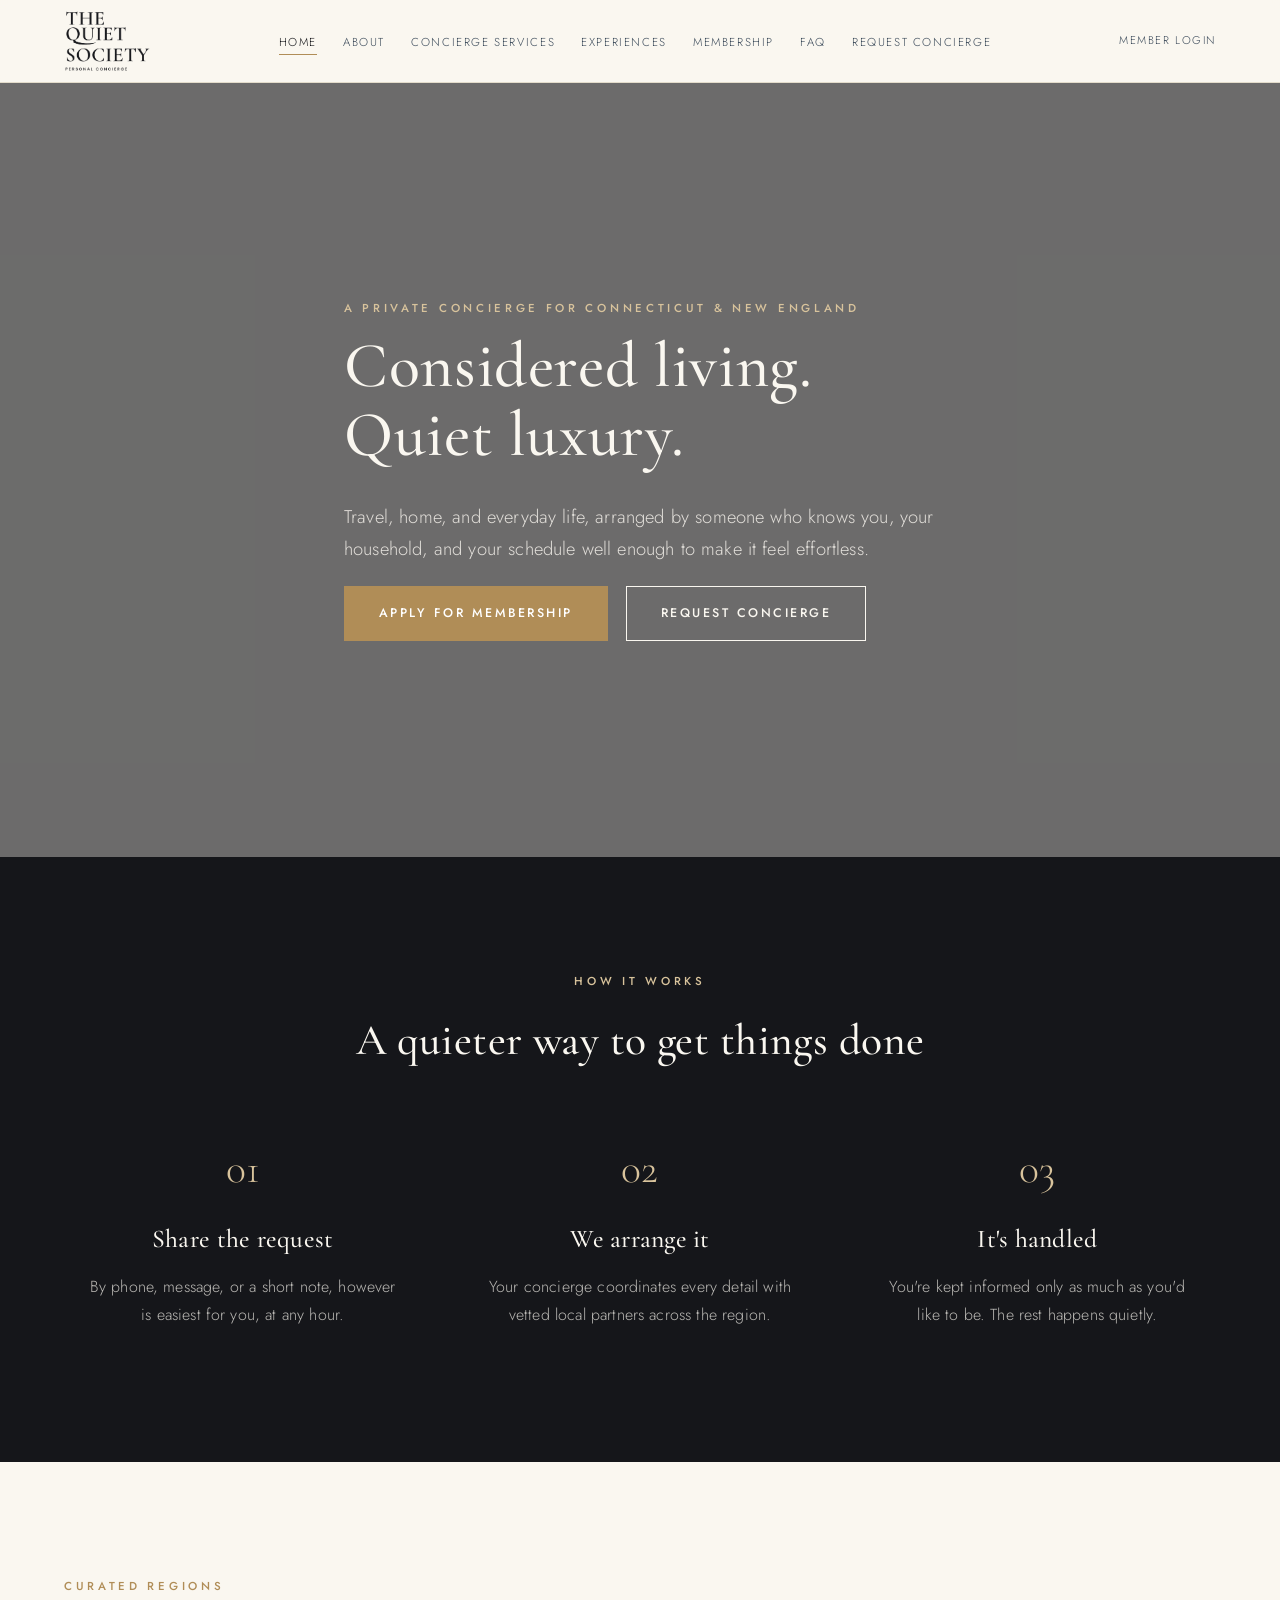
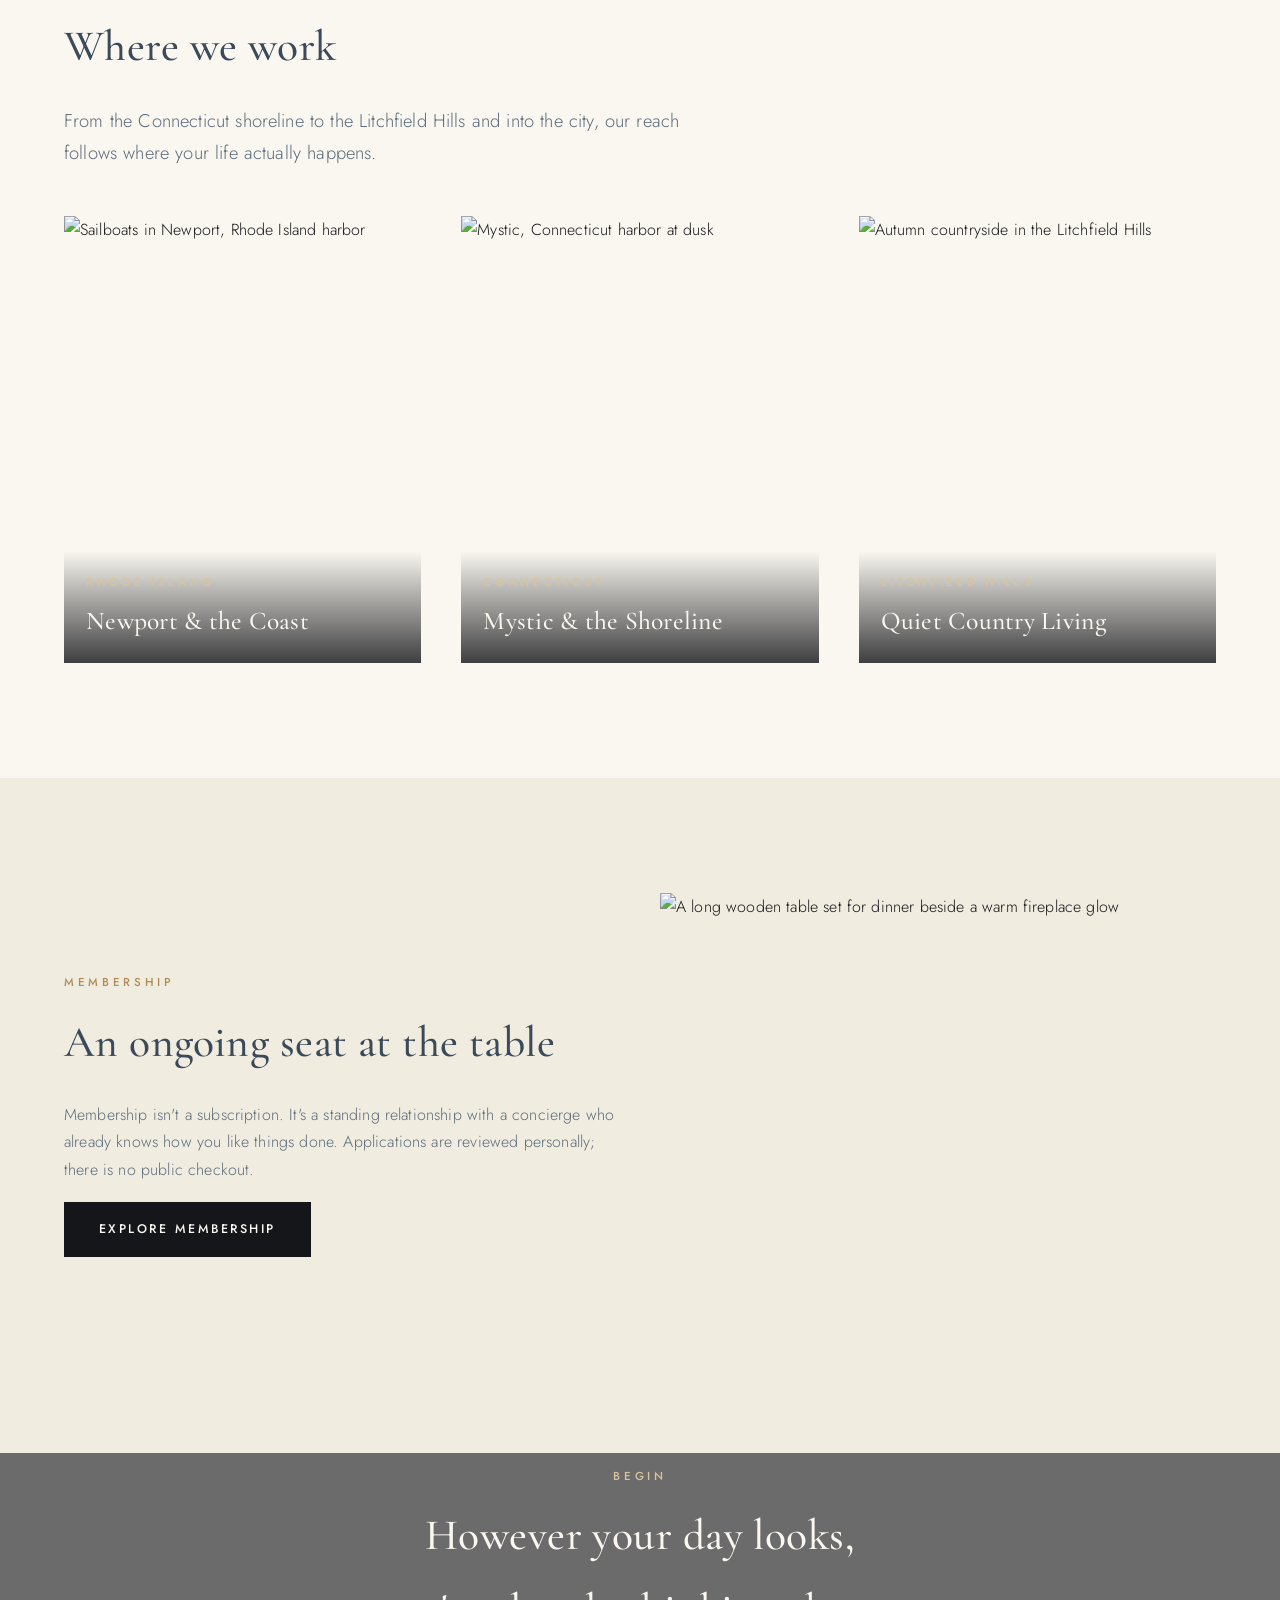
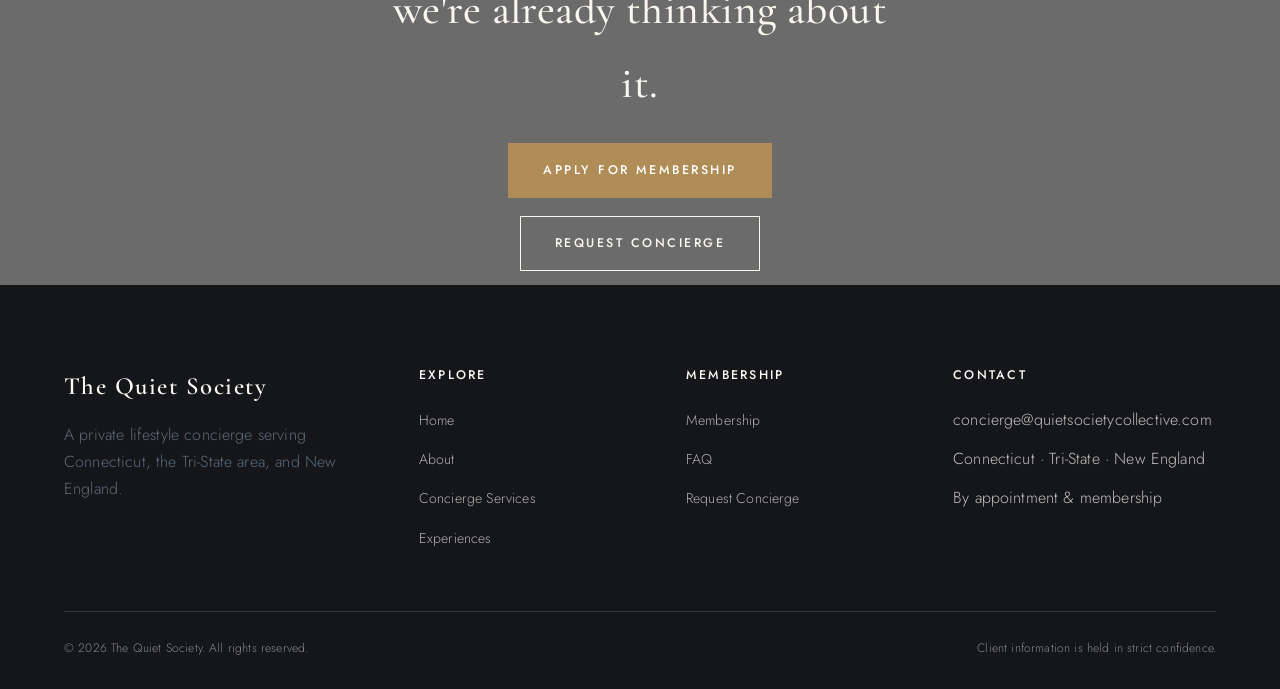
==== commit f848b274: "Update contact email to match live domain" ====
--- a/index.html
+++ b/index.html
@@ -4,7 +4,7 @@
 <meta charset="UTF-8">
 <meta name="viewport" content="width=device-width, initial-scale=1.0">
 <title>The Quiet Society: Private Concierge for Connecticut &amp; New England</title>
-<meta name="description" content="A private lifestyle concierge serving Connecticut, the Tri-State area, and New England. Considered living, quietly arranged.">
+<meta name="description" content="Private lifestyle concierge for Connecticut, the Tri-State area, and New England. Membership-based, by application, with a concierge who already knows you.">
 <link rel="preconnect" href="https://fonts.googleapis.com">
 <link rel="preconnect" href="https://fonts.gstatic.com" crossorigin>
 <link href="https://fonts.googleapis.com/css2?family=Cormorant+Garamond:wght@400;500;600&family=Jost:wght@300;400;500;600&display=swap" rel="stylesheet">
@@ -147,7 +147,7 @@
       <div>
         <h4>Contact</h4>
         <ul>
-          <li>concierge@thequietsociety.com</li>
+          <li>concierge@quietsocietycollective.com</li>
           <li>Connecticut · Tri-State · New England</li>
           <li>By appointment &amp; membership</li>
         </ul>
